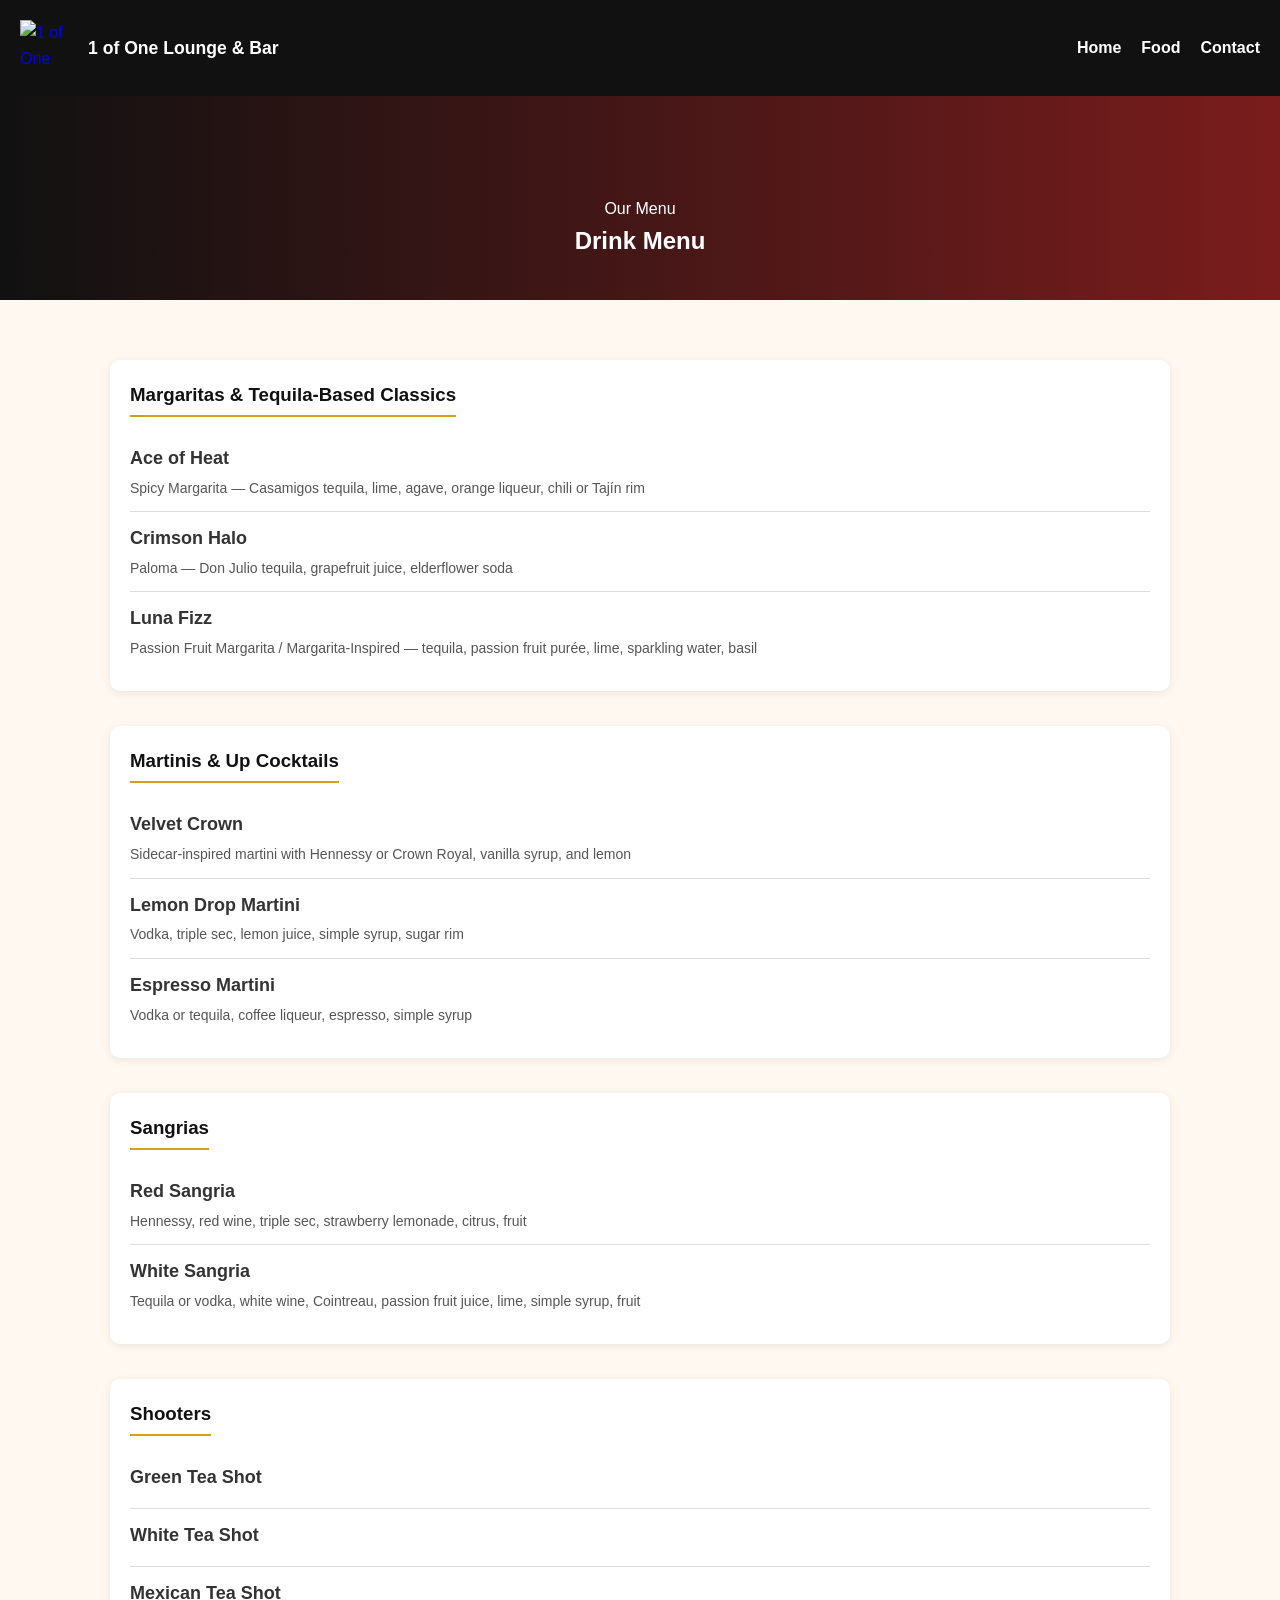
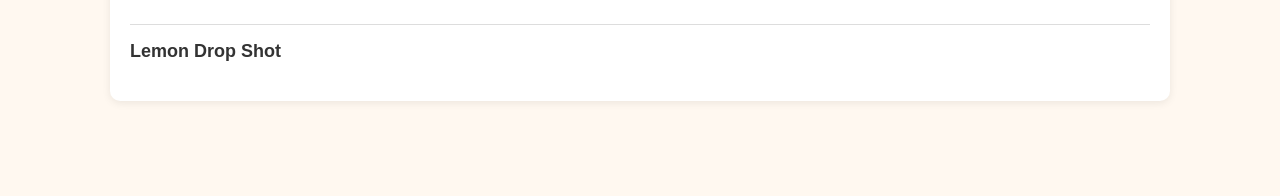
==== oneofonefinal/project /Welcome page/drinks.html @ 24c4f927 "added logo and pages" ====
<!DOCTYPE html>
<html lang="en">
<head>
  <meta charset="UTF-8" />
  <meta name="viewport" content="width=device-width, initial-scale=1.0" />
  <title>Drink Menu | 1 of One Lounge & Bar</title>
  <link rel="stylesheet" href="main.css" />
</head>
<body>
  <nav class="navbar">
    <a href="index.html" class="brand">
      <img src="./logo.png" alt="1 of One Lounge & Bar logo" class="logo-img" />
      <span class="brand-text">1 of One Lounge & Bar</span>
    </a>

    <ul class="nav-links">
      <li><a href="index.html">Home</a></li>
      <li><a href="food.html">Food</a></li>
      <li><a href="index.html#contact">Contact</a></li>
    </ul>
  </nav>

  <section class="menu-page-hero">
    <div class="section-heading">
      <p class="section-tag">Our Menu</p>
      <h1>Drink Menu</h1>
    </div>
  </section>

  <main class="menu">
    <div class="menu-category">
      <h3>Margaritas & Tequila-Based Classics</h3>

      <div class="menu-item">
        <div>
          <strong>Ace of Heat</strong>
          <p>Spicy Margarita — Casamigos tequila, lime, agave, orange liqueur, chili or Tajín rim</p>
        </div>
      </div>

      <div class="menu-item">
        <div>
          <strong>Crimson Halo</strong>
          <p>Paloma — Don Julio tequila, grapefruit juice, elderflower soda</p>
        </div>
      </div>

      <div class="menu-item">
        <div>
          <strong>Luna Fizz</strong>
          <p>Passion Fruit Margarita / Margarita-Inspired — tequila, passion fruit purée, lime, sparkling water, basil</p>
        </div>
      </div>
    </div>

    <div class="menu-category">
      <h3>Martinis & Up Cocktails</h3>

      <div class="menu-item">
        <div>
          <strong>Velvet Crown</strong>
          <p>Sidecar-inspired martini with Hennessy or Crown Royal, vanilla syrup, and lemon</p>
        </div>
      </div>

      <div class="menu-item">
        <div>
          <strong>Lemon Drop Martini</strong>
          <p>Vodka, triple sec, lemon juice, simple syrup, sugar rim</p>
        </div>
      </div>

      <div class="menu-item">
        <div>
          <strong>Espresso Martini</strong>
          <p>Vodka or tequila, coffee liqueur, espresso, simple syrup</p>
        </div>
      </div>
    </div>

    <div class="menu-category">
      <h3>Sangrias</h3>

      <div class="menu-item">
        <div>
          <strong>Red Sangria</strong>
          <p>Hennessy, red wine, triple sec, strawberry lemonade, citrus, fruit</p>
        </div>
      </div>

      <div class="menu-item">
        <div>
          <strong>White Sangria</strong>
          <p>Tequila or vodka, white wine, Cointreau, passion fruit juice, lime, simple syrup, fruit</p>
        </div>
      </div>
    </div>

    <div class="menu-category">
      <h3>Shooters</h3>

      <div class="menu-item">
        <div>
          <strong>Green Tea Shot</strong>
        </div>
      </div>

      <div class="menu-item">
        <div>
          <strong>White Tea Shot</strong>
        </div>
      </div>

      <div class="menu-item">
        <div>
          <strong>Mexican Tea Shot</strong>
        </div>
      </div>

      <div class="menu-item">
        <div>
          <strong>Lemon Drop Shot</strong>
        </div>
      </div>
    </div>
  </main>
</body>
</html>
---- oneofonefinal/project /Welcome page/main.css ----
* {
  margin: 0;
  padding: 0;
  box-sizing: border-box;
}

html {
  scroll-behavior: smooth;
}

body {
  font-family: Arial, sans-serif;
  line-height: 1.6;
  background-color: #fff8f0;
  color: #333;
}

.navbar {
  display: flex;
  justify-content: space-between;
  align-items: center;
  background-color: #111;
  padding: 20px;
  flex-wrap: wrap;
  position: sticky;
  top: 0;
  z-index: 1000;
}

.logo {
  color: #fff;
  font-size: 28px;
  letter-spacing: 1px;
}

.brand {
  display: flex;
  align-items: center;
  gap: 12px;
  text-decoration: none;
}

.brand-text {
  color: white;
  font-size: 1.1rem;
  font-weight: 700;
}

.logo-img {
  width: 56px;
  height: 56px;
  object-fit: contain;
}

.hero-logo {
  width: 120px;
  height: auto;
  margin-bottom: 20px;
  animation: floatLogo 4s ease-in-out infinite;
  filter: drop-shadow(0 0 10px rgba(212, 160, 23, 0.6));
}

@keyframes floatLogo {
  0% {
    transform: translateY(0px);
  }
  50% {
    transform: translateY(-12px);
  }
  100% {
    transform: translateY(0px);
  }
}

.nav-links {
  list-style: none;
  display: flex;
  gap: 20px;
  flex-wrap: wrap;
}

.nav-links a {
  color: white;
  text-decoration: none;
  font-weight: bold;
  transition: 0.3s ease;
}

.nav-links a:hover {
  color: #d4a017;
}

.hero {
  min-height: 85vh;
  display: flex;
  align-items: center;
  justify-content: center;
  text-align: center;
  padding: 80px 20px;
  background:
    linear-gradient(rgba(0, 0, 0, 0.55), rgba(122, 28, 28, 0.55)),
    url('https://images.unsplash.com/photo-1517248135467-4c7edcad34c4?auto=format&fit=crop&w=1400&q=80')
    center/cover no-repeat;
  color: white;
}

.hero-overlay {
  max-width: 850px;
}

.eyebrow {
  text-transform: uppercase;
  letter-spacing: 2px;
  font-size: 13px;
  margin-bottom: 15px;
  color: #f3d27a;
}

.hero h1 {
  font-size: 48px;
  margin-bottom: 16px;
  line-height: 1.2;
}

.hero p {
  font-size: 20px;
  margin-bottom: 25px;
}

.hero-buttons {
  display: flex;
  justify-content: center;
  gap: 15px;
  flex-wrap: wrap;
}

.btn {
  background-color: #d4a017;
  color: black;
  padding: 12px 20px;
  text-decoration: none;
  border-radius: 5px;
  font-weight: bold;
  display: inline-block;
  transition: 0.3s ease;
}

.btn:hover {
  transform: translateY(-2px);
}

.btn-outline {
  background-color: transparent;
  border: 2px solid #d4a017;
  color: white;
}

.about,
.menu,
.contact,
.experience-section {
  padding: 60px 20px;
  max-width: 1100px;
  margin: auto;
}

.about h2,
.menu h2,
.contact h2,
.experience-section h2 {
  text-align: center;
  margin-bottom: 25px;
  color: #7a1c1c;
}

.about p {
  text-align: center;
  max-width: 800px;
  margin: 0 auto;
  font-size: 17px;
}

.experience-grid {
  display: grid;
  grid-template-columns: repeat(auto-fit, minmax(250px, 1fr));
  gap: 25px;
  margin-top: 25px;
}

.experience-card {
  background: #111;
  color: white;
  padding: 30px 24px;
  border-radius: 12px;
  box-shadow: 0 6px 18px rgba(0, 0, 0, 0.12);
}

.experience-card h3 {
  margin-bottom: 12px;
  color: #f3d27a;
  font-size: 24px;
}

.experience-card p {
  margin-bottom: 18px;
  color: #ddd;
}

.card-link {
  color: #f3d27a;
  font-weight: bold;
  text-decoration: none;
}

.menu-category {
  margin-bottom: 35px;
  background: white;
  padding: 20px;
  border-radius: 10px;
  box-shadow: 0 2px 8px rgba(0, 0, 0, 0.08);
}

.menu-category h3 {
  margin-bottom: 15px;
  color: #111;
  border-bottom: 2px solid #d4a017;
  display: inline-block;
  padding-bottom: 5px;
}

.menu-item {
  display: flex;
  justify-content: space-between;
  gap: 20px;
  padding: 12px 0;
  border-bottom: 1px solid #ddd;
}

.menu-item:last-child {
  border-bottom: none;
}

.menu-item div {
  max-width: 80%;
}

.menu-item strong {
  display: block;
  margin-bottom: 4px;
  font-size: 18px;
}

.menu-item p {
  font-size: 14px;
  color: #555;
}

.menu-item span {
  font-weight: bold;
  color: #7a1c1c;
  white-space: nowrap;
}

.visit-banner {
  background: linear-gradient(to right, #111, #7a1c1c);
  color: white;
  text-align: center;
  padding: 70px 20px;
  margin-top: 30px;
}

.visit-content {
  max-width: 800px;
  margin: 0 auto;
}

.visit-content h2 {
  font-size: 38px;
  margin-bottom: 15px;
}

.visit-content p {
  font-size: 18px;
  margin-bottom: 20px;
}

.contact p {
  text-align: center;
  margin: 8px 0;
}

.menu-page-hero {
  padding: 100px 20px 40px;
  text-align: center;
  background: linear-gradient(to right, #111, #7a1c1c);
  color: white;
}

footer {
  text-align: center;
  background-color: #111;
  color: white;
  padding: 20px;
  margin-top: 20px;
}

@media (max-width: 768px) {
  .hero h1 {
    font-size: 34px;
  }

  .hero p {
    font-size: 17px;
  }

  .menu-item {
    flex-direction: column;
    align-items: flex-start;
  }

  .menu-item div {
    max-width: 100%;
  }

  .navbar {
    gap: 15px;
  }

  .nav-links {
    width: 100%;
    justify-content: center;
  }
}
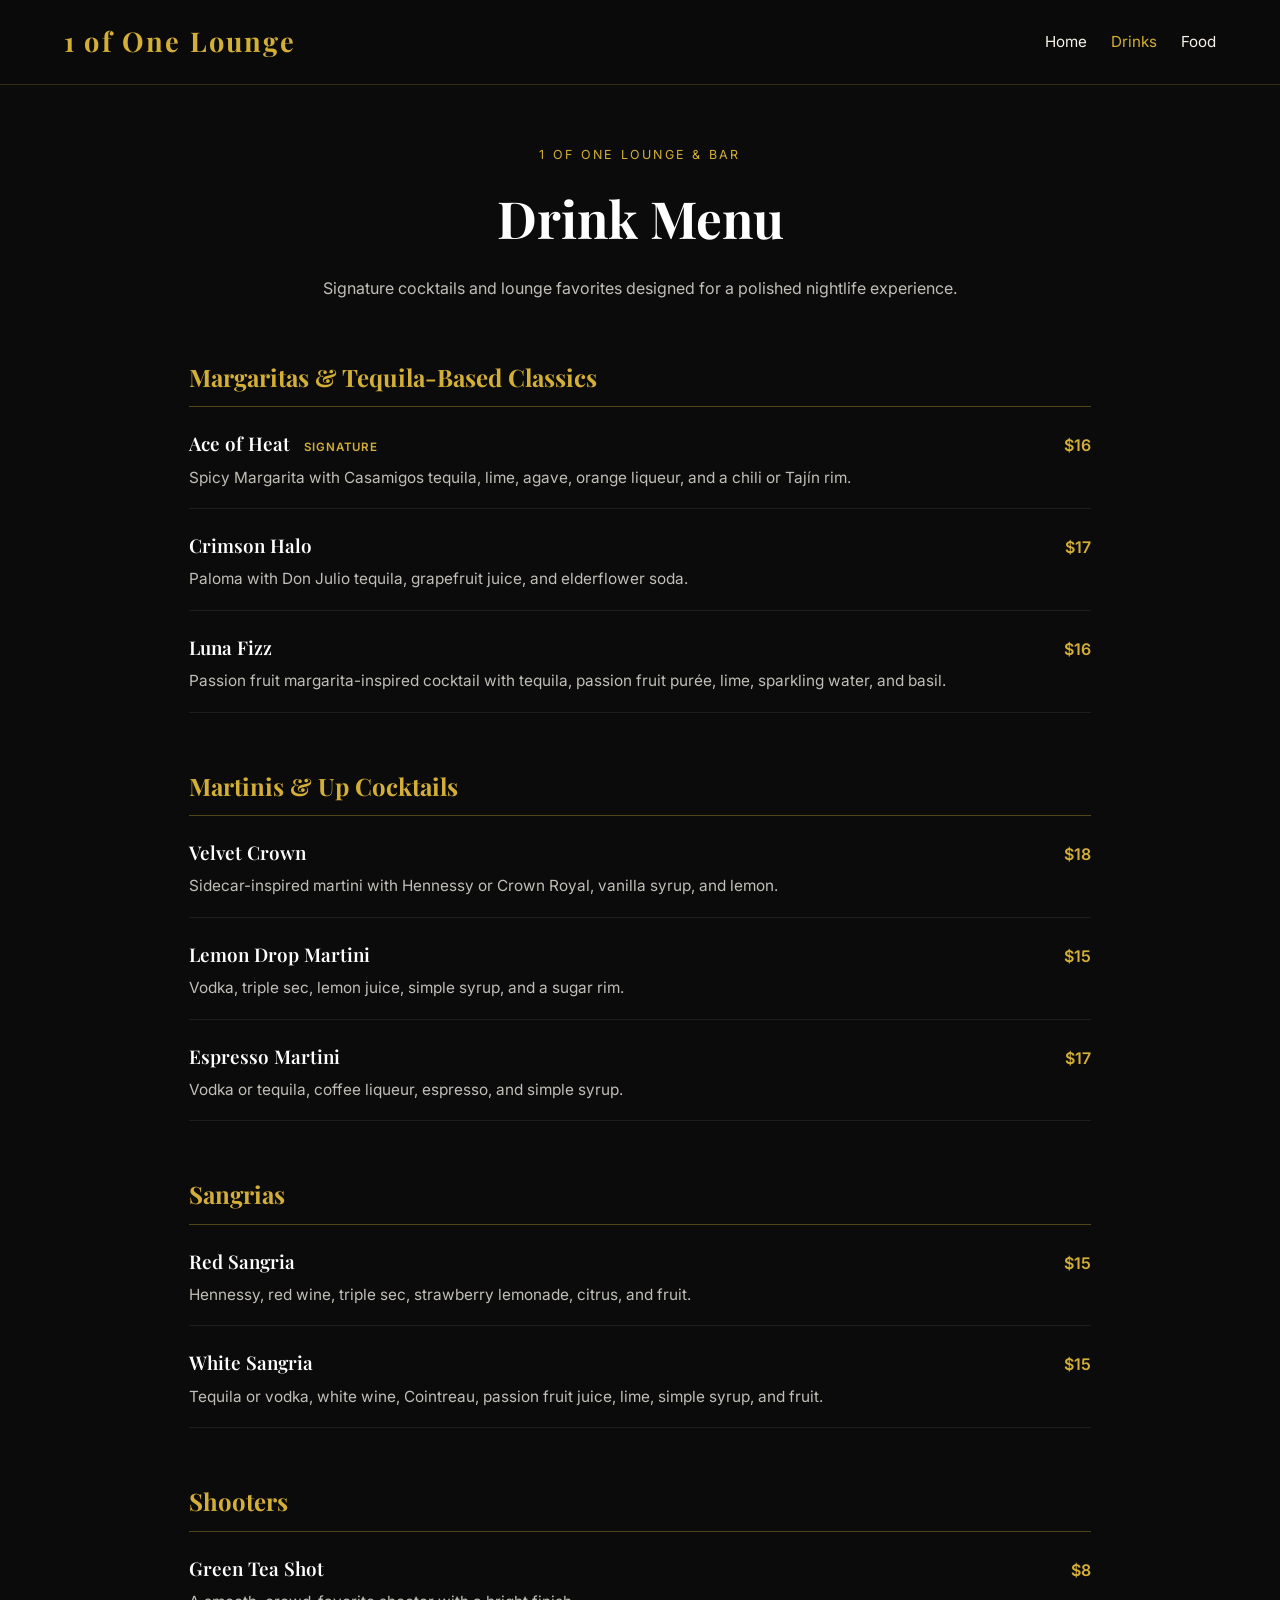
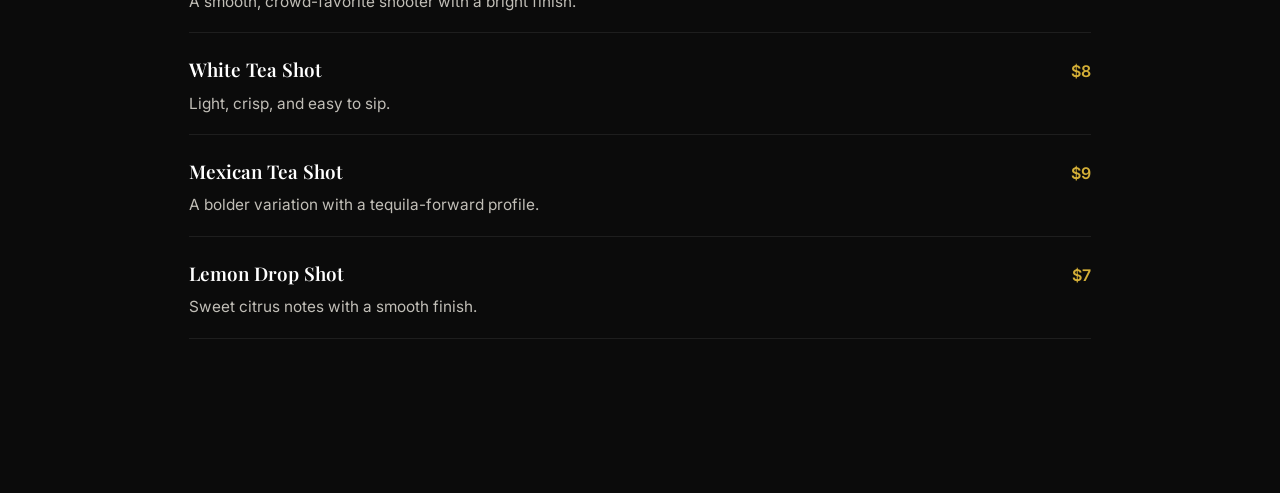
==== commit 8f07f717: "rewrote index and css to make ir more luxury" ====
--- a/oneofonefinal/project /Welcome page/drinks.html
+++ b/oneofonefinal/project /Welcome page/drinks.html
@@ -4,125 +4,168 @@
   <meta charset="UTF-8" />
   <meta name="viewport" content="width=device-width, initial-scale=1.0" />
   <title>Drink Menu | 1 of One Lounge & Bar</title>
-  <link rel="stylesheet" href="main.css" />
+  <link rel="preconnect" href="https://fonts.googleapis.com" />
+  <link rel="preconnect" href="https://fonts.gstatic.com" crossorigin />
+  <link href="https://fonts.googleapis.com/css2?family=Inter:wght@300;400;500;600&family=Playfair+Display:wght@500;600;700&display=swap" rel="stylesheet" />
+  <link rel="stylesheet" href="menu.css" />
 </head>
 <body>
-  <nav class="navbar">
-    <a href="index.html" class="brand">
-      <img src="./logo.png" alt="1 of One Lounge & Bar logo" class="logo-img" />
-      <span class="brand-text">1 of One Lounge & Bar</span>
-    </a>
+  <header class="site-header">
+    <nav class="nav">
+      <a href="index.html" class="brand">1 of One Lounge</a>
 
-    <ul class="nav-links">
-      <li><a href="index.html">Home</a></li>
-      <li><a href="food.html">Food</a></li>
-      <li><a href="index.html#contact">Contact</a></li>
-    </ul>
-  </nav>
+      <button class="menu-toggle" aria-label="Open navigation" aria-expanded="false">
+        <span></span>
+        <span></span>
+        <span></span>
+      </button>
 
-  <section class="menu-page-hero">
-    <div class="section-heading">
-      <p class="section-tag">Our Menu</p>
+      <ul class="nav-links">
+        <li><a href="index.html">Home</a></li>
+        <li><a href="drinks.html" class="active">Drinks</a></li>
+        <li><a href="food.html">Food</a></li>
+      </ul>
+    </nav>
+  </header>
+
+  <main class="menu-layout">
+    <section class="menu-hero reveal">
+      <p class="eyebrow">1 of One Lounge & Bar</p>
       <h1>Drink Menu</h1>
-    </div>
-  </section>
+      <p class="menu-intro">
+        Signature cocktails and lounge favorites designed for a polished nightlife experience.
+      </p>
+    </section>
 
-  <main class="menu">
-    <div class="menu-category">
-      <h3>Margaritas & Tequila-Based Classics</h3>
-
-      <div class="menu-item">
-        <div>
-          <strong>Ace of Heat</strong>
-          <p>Spicy Margarita — Casamigos tequila, lime, agave, orange liqueur, chili or Tajín rim</p>
-        </div>
+    <section class="menu-section reveal">
+      <div class="section-heading">
+        <h2>Margaritas &amp; Tequila-Based Classics</h2>
       </div>
 
-      <div class="menu-item">
-        <div>
-          <strong>Crimson Halo</strong>
-          <p>Paloma — Don Julio tequila, grapefruit juice, elderflower soda</p>
-        </div>
+      <div class="menu-items">
+        <article class="menu-item signature-item">
+          <div class="menu-item-heading">
+            <h3>Ace of Heat</h3>
+            <p class="price">$16</p>
+          </div>
+          <p class="description">Spicy Margarita with Casamigos tequila, lime, agave, orange liqueur, and a chili or Tajín rim.</p>
+        </article>
+
+        <article class="menu-item">
+          <div class="menu-item-heading">
+            <h3>Crimson Halo</h3>
+            <p class="price">$17</p>
+          </div>
+          <p class="description">Paloma with Don Julio tequila, grapefruit juice, and elderflower soda.</p>
+        </article>
+
+        <article class="menu-item">
+          <div class="menu-item-heading">
+            <h3>Luna Fizz</h3>
+            <p class="price">$16</p>
+          </div>
+          <p class="description">Passion fruit margarita-inspired cocktail with tequila, passion fruit purée, lime, sparkling water, and basil.</p>
+        </article>
+      </div>
+    </section>
+
+    <section class="menu-section reveal">
+      <div class="section-heading">
+        <h2>Martinis &amp; Up Cocktails</h2>
       </div>
 
-      <div class="menu-item">
-        <div>
-          <strong>Luna Fizz</strong>
-          <p>Passion Fruit Margarita / Margarita-Inspired — tequila, passion fruit purée, lime, sparkling water, basil</p>
-        </div>
+      <div class="menu-items">
+        <article class="menu-item">
+          <div class="menu-item-heading">
+            <h3>Velvet Crown</h3>
+            <p class="price">$18</p>
+          </div>
+          <p class="description">Sidecar-inspired martini with Hennessy or Crown Royal, vanilla syrup, and lemon.</p>
+        </article>
+
+        <article class="menu-item">
+          <div class="menu-item-heading">
+            <h3>Lemon Drop Martini</h3>
+            <p class="price">$15</p>
+          </div>
+          <p class="description">Vodka, triple sec, lemon juice, simple syrup, and a sugar rim.</p>
+        </article>
+
+        <article class="menu-item">
+          <div class="menu-item-heading">
+            <h3>Espresso Martini</h3>
+            <p class="price">$17</p>
+          </div>
+          <p class="description">Vodka or tequila, coffee liqueur, espresso, and simple syrup.</p>
+        </article>
       </div>
-    </div>
+    </section>
 
-    <div class="menu-category">
-      <h3>Martinis & Up Cocktails</h3>
-
-      <div class="menu-item">
-        <div>
-          <strong>Velvet Crown</strong>
-          <p>Sidecar-inspired martini with Hennessy or Crown Royal, vanilla syrup, and lemon</p>
-        </div>
+    <section class="menu-section reveal">
+      <div class="section-heading">
+        <h2>Sangrias</h2>
       </div>
 
-      <div class="menu-item">
-        <div>
-          <strong>Lemon Drop Martini</strong>
-          <p>Vodka, triple sec, lemon juice, simple syrup, sugar rim</p>
-        </div>
+      <div class="menu-items">
+        <article class="menu-item">
+          <div class="menu-item-heading">
+            <h3>Red Sangria</h3>
+            <p class="price">$15</p>
+          </div>
+          <p class="description">Hennessy, red wine, triple sec, strawberry lemonade, citrus, and fruit.</p>
+        </article>
+
+        <article class="menu-item">
+          <div class="menu-item-heading">
+            <h3>White Sangria</h3>
+            <p class="price">$15</p>
+          </div>
+          <p class="description">Tequila or vodka, white wine, Cointreau, passion fruit juice, lime, simple syrup, and fruit.</p>
+        </article>
+      </div>
+    </section>
+
+    <section class="menu-section reveal">
+      <div class="section-heading">
+        <h2>Shooters</h2>
       </div>
 
-      <div class="menu-item">
-        <div>
-          <strong>Espresso Martini</strong>
-          <p>Vodka or tequila, coffee liqueur, espresso, simple syrup</p>
-        </div>
+      <div class="menu-items">
+        <article class="menu-item">
+          <div class="menu-item-heading">
+            <h3>Green Tea Shot</h3>
+            <p class="price">$8</p>
+          </div>
+          <p class="description">A smooth, crowd-favorite shooter with a bright finish.</p>
+        </article>
+
+        <article class="menu-item">
+          <div class="menu-item-heading">
+            <h3>White Tea Shot</h3>
+            <p class="price">$8</p>
+          </div>
+          <p class="description">Light, crisp, and easy to sip.</p>
+        </article>
+
+        <article class="menu-item">
+          <div class="menu-item-heading">
+            <h3>Mexican Tea Shot</h3>
+            <p class="price">$9</p>
+          </div>
+          <p class="description">A bolder variation with a tequila-forward profile.</p>
+        </article>
+
+        <article class="menu-item">
+          <div class="menu-item-heading">
+            <h3>Lemon Drop Shot</h3>
+            <p class="price">$7</p>
+          </div>
+          <p class="description">Sweet citrus notes with a smooth finish.</p>
+        </article>
       </div>
-    </div>
+    </section>
+  </main>
 
-    <div class="menu-category">
-      <h3>Sangrias</h3>
-
-      <div class="menu-item">
-        <div>
-          <strong>Red Sangria</strong>
-          <p>Hennessy, red wine, triple sec, strawberry lemonade, citrus, fruit</p>
-        </div>
-      </div>
-
-      <div class="menu-item">
-        <div>
-          <strong>White Sangria</strong>
-          <p>Tequila or vodka, white wine, Cointreau, passion fruit juice, lime, simple syrup, fruit</p>
-        </div>
-      </div>
-    </div>
-
-    <div class="menu-category">
-      <h3>Shooters</h3>
-
-      <div class="menu-item">
-        <div>
-          <strong>Green Tea Shot</strong>
-        </div>
-      </div>
-
-      <div class="menu-item">
-        <div>
-          <strong>White Tea Shot</strong>
-        </div>
-      </div>
-
-      <div class="menu-item">
-        <div>
-          <strong>Mexican Tea Shot</strong>
-        </div>
-      </div>
-
-      <div class="menu-item">
-        <div>
-          <strong>Lemon Drop Shot</strong>
-        </div>
-      </div>
-    </div>
-  </main>
+  <script src="script.js"></script>
 </body>
 </html>
--- a/oneofonefinal/project /Welcome page/menu.css
+++ b/oneofonefinal/project /Welcome page/menu.css
@@ -0,0 +1,206 @@
+* {
+  box-sizing: border-box;
+  margin: 0;
+  padding: 0;
+}
+
+body {
+  background: #0b0b0b;
+  color: #f5f1e8;
+  font-family: 'Inter', sans-serif;
+  line-height: 1.6;
+}
+
+.site-header {
+  position: sticky;
+  top: 0;
+  z-index: 1000;
+  background: rgba(11, 11, 11, 0.96);
+  border-bottom: 1px solid rgba(212, 175, 55, 0.2);
+}
+
+.nav {
+  max-width: 1200px;
+  margin: 0 auto;
+  padding: 20px 24px;
+  display: flex;
+  align-items: center;
+  justify-content: space-between;
+}
+
+.brand {
+  color: #d4af37;
+  text-decoration: none;
+  font-family: 'Playfair Display', serif;
+  font-size: 1.7rem;
+  font-weight: 700;
+  letter-spacing: 0.08em;
+}
+
+.nav-links {
+  list-style: none;
+  display: flex;
+  gap: 24px;
+}
+
+.nav-links a {
+  color: #f5f1e8;
+  text-decoration: none;
+  font-size: 0.95rem;
+  transition: color 0.3s ease;
+}
+
+.nav-links a:hover,
+.nav-links a.active {
+  color: #d4af37;
+}
+
+.menu-toggle {
+  display: none;
+  background: transparent;
+  border: none;
+  cursor: pointer;
+}
+
+.menu-toggle span {
+  display: block;
+  width: 24px;
+  height: 2px;
+  margin: 5px 0;
+  background: #f5f1e8;
+}
+
+.menu-layout {
+  max-width: 950px;
+  margin: 0 auto;
+  padding: 60px 24px 100px;
+}
+
+.menu-hero {
+  text-align: center;
+  margin-bottom: 56px;
+}
+
+.eyebrow {
+  color: #d4af37;
+  text-transform: uppercase;
+  letter-spacing: 0.18em;
+  font-size: 0.78rem;
+  margin-bottom: 14px;
+}
+
+.menu-hero h1 {
+  font-family: 'Playfair Display', serif;
+  font-size: 3.2rem;
+  color: #fff;
+  margin-bottom: 16px;
+}
+
+.menu-intro {
+  max-width: 680px;
+  margin: 0 auto;
+  color: rgba(245, 241, 232, 0.78);
+  font-size: 1rem;
+}
+
+.menu-section {
+  margin-bottom: 54px;
+}
+
+.section-heading {
+  margin-bottom: 22px;
+}
+
+.section-heading h2 {
+  font-family: 'Playfair Display', serif;
+  font-size: 1.5rem;
+  color: #d4af37;
+  padding-bottom: 10px;
+  border-bottom: 1px solid rgba(212, 175, 55, 0.35);
+}
+
+.menu-items {
+  display: flex;
+  flex-direction: column;
+  gap: 22px;
+}
+
+.menu-item {
+  padding-bottom: 18px;
+  border-bottom: 1px solid rgba(255, 255, 255, 0.08);
+}
+
+.menu-item-heading {
+  display: flex;
+  align-items: baseline;
+  justify-content: space-between;
+  gap: 16px;
+  margin-bottom: 6px;
+}
+
+.menu-item-heading h3 {
+  font-family: 'Playfair Display', serif;
+  font-size: 1.18rem;
+  color: #fff;
+  font-weight: 600;
+}
+
+.price {
+  color: #d4af37;
+  font-weight: 600;
+  white-space: nowrap;
+}
+
+.description {
+  color: rgba(245, 241, 232, 0.78);
+  font-size: 0.96rem;
+  max-width: 760px;
+}
+
+.signature-item .menu-item-heading h3::after {
+  content: " Signature";
+  color: #d4af37;
+  font-family: 'Inter', sans-serif;
+  font-size: 0.72rem;
+  text-transform: uppercase;
+  letter-spacing: 0.08em;
+  margin-left: 10px;
+}
+
+.reveal {
+  opacity: 1;
+  transform: translateY(0);
+}
+
+@media (max-width: 768px) {
+  .nav {
+    flex-wrap: wrap;
+    gap: 16px;
+  }
+
+  .menu-toggle {
+    display: block;
+  }
+
+  .nav-links {
+    width: 100%;
+    display: none;
+    flex-direction: column;
+    gap: 14px;
+    padding-top: 10px;
+  }
+
+  .nav-links.open {
+    display: flex;
+  }
+
+  .menu-hero h1 {
+    font-size: 2.3rem;
+  }
+
+  .menu-item-heading {
+    flex-direction: column;
+    align-items: flex-start;
+    gap: 4px;
+  }
+}
